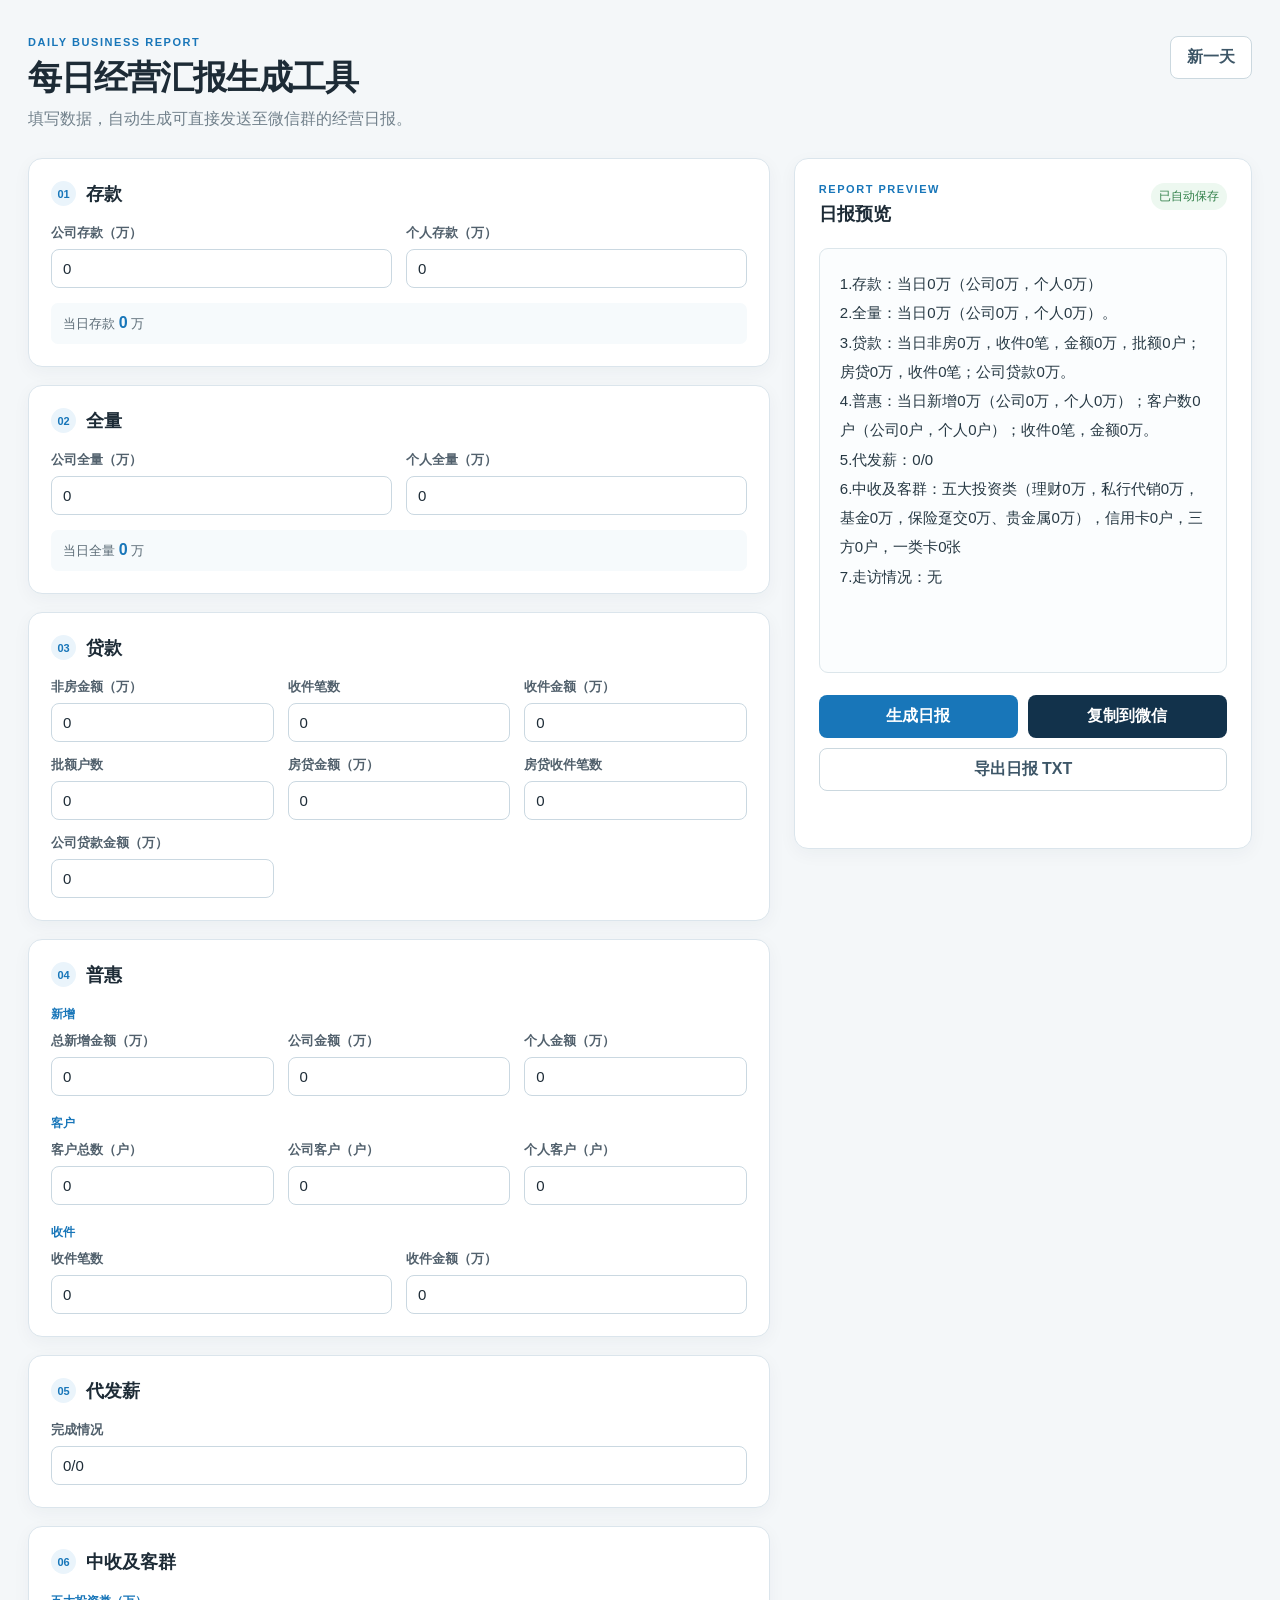
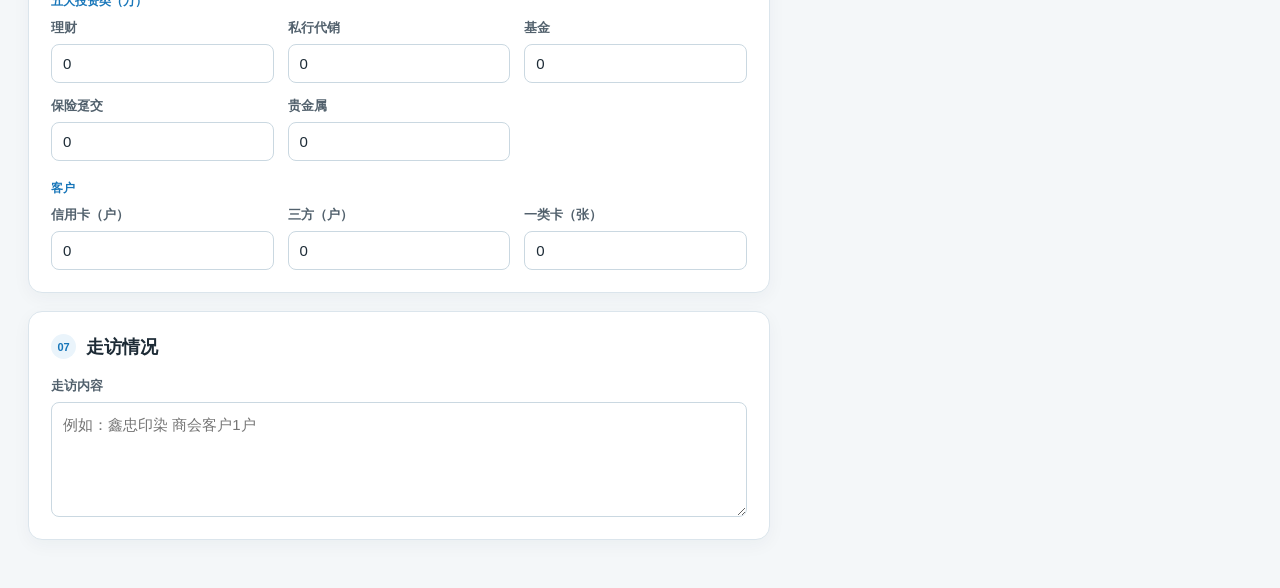
==== index.html @ 1c6a3eb4 "发布每日经营汇报工具" ====
<!doctype html>
<html lang="zh-CN">
  <head>
    <meta charset="UTF-8" />
    <meta name="viewport" content="width=device-width, initial-scale=1.0" />
    <meta name="description" content="每日经营汇报生成工具" />
    <title>每日经营汇报生成工具</title>
    <link rel="stylesheet" href="site.css" />
  </head>
  <body>
    <main class="app-shell">
      <header class="app-header">
        <div>
          <p class="eyebrow">DAILY BUSINESS REPORT</p>
          <h1>每日经营汇报生成工具</h1>
          <p class="subtitle">填写数据，自动生成可直接发送至微信群的经营日报。</p>
        </div>
        <button id="newDayButton" class="button button-secondary" type="button">新一天</button>
      </header>

      <div class="workspace">
        <section class="form-panel" aria-label="经营数据录入">
          <form id="reportForm">
            <section class="form-card">
              <div class="card-heading"><span>01</span><h2>存款</h2></div>
              <div class="input-grid two-columns">
                <label>公司存款（万）<input data-field="companyDeposit" type="number" inputmode="decimal" step="any" value="0" /></label>
                <label>个人存款（万）<input data-field="personalDeposit" type="number" inputmode="decimal" step="any" value="0" /></label>
              </div>
              <p class="calculation">当日存款 <strong id="depositTotal">0</strong> 万</p>
            </section>

            <section class="form-card">
              <div class="card-heading"><span>02</span><h2>全量</h2></div>
              <div class="input-grid two-columns">
                <label>公司全量（万）<input data-field="companyVolume" type="number" inputmode="decimal" step="any" value="0" /></label>
                <label>个人全量（万）<input data-field="personalVolume" type="number" inputmode="decimal" step="any" value="0" /></label>
              </div>
              <p class="calculation">当日全量 <strong id="volumeTotal">0</strong> 万</p>
            </section>

            <section class="form-card">
              <div class="card-heading"><span>03</span><h2>贷款</h2></div>
              <div class="input-grid three-columns">
                <label>非房金额（万）<input data-field="nonMortgageAmount" type="number" inputmode="decimal" step="any" value="0" /></label>
                <label>收件笔数<input data-field="nonMortgageCases" type="number" inputmode="numeric" step="1" value="0" /></label>
                <label>收件金额（万）<input data-field="nonMortgageCaseAmount" type="number" inputmode="decimal" step="any" value="0" /></label>
                <label>批额户数<input data-field="approvedHouseholds" type="number" inputmode="numeric" step="1" value="0" /></label>
                <label>房贷金额（万）<input data-field="mortgageAmount" type="number" inputmode="decimal" step="any" value="0" /></label>
                <label>房贷收件笔数<input data-field="mortgageCases" type="number" inputmode="numeric" step="1" value="0" /></label>
                <label>公司贷款金额（万）<input data-field="corporateLoanAmount" type="number" inputmode="decimal" step="any" value="0" /></label>
              </div>
            </section>

            <section class="form-card">
              <div class="card-heading"><span>04</span><h2>普惠</h2></div>
              <p class="group-label">新增</p>
              <div class="input-grid three-columns">
                <label>总新增金额（万）<input data-field="inclusiveNewTotal" type="number" inputmode="decimal" step="any" value="0" /></label>
                <label>公司金额（万）<input data-field="inclusiveNewCompany" type="number" inputmode="decimal" step="any" value="0" /></label>
                <label>个人金额（万）<input data-field="inclusiveNewPersonal" type="number" inputmode="decimal" step="any" value="0" /></label>
              </div>
              <p class="group-label">客户</p>
              <div class="input-grid three-columns">
                <label>客户总数（户）<input data-field="inclusiveCustomersTotal" type="number" inputmode="numeric" step="1" value="0" /></label>
                <label>公司客户（户）<input data-field="inclusiveCustomersCompany" type="number" inputmode="numeric" step="1" value="0" /></label>
                <label>个人客户（户）<input data-field="inclusiveCustomersPersonal" type="number" inputmode="numeric" step="1" value="0" /></label>
              </div>
              <p class="group-label">收件</p>
              <div class="input-grid two-columns">
                <label>收件笔数<input data-field="inclusiveCases" type="number" inputmode="numeric" step="1" value="0" /></label>
                <label>收件金额（万）<input data-field="inclusiveCaseAmount" type="number" inputmode="decimal" step="any" value="0" /></label>
              </div>
            </section>

            <section class="form-card">
              <div class="card-heading"><span>05</span><h2>代发薪</h2></div>
              <label>完成情况<input data-field="payroll" type="text" placeholder="例如：0/4" value="0/0" /></label>
            </section>

            <section class="form-card">
              <div class="card-heading"><span>06</span><h2>中收及客群</h2></div>
              <p class="group-label">五大投资类（万）</p>
              <div class="input-grid three-columns">
                <label>理财<input data-field="wealthManagement" type="number" inputmode="decimal" step="any" value="0" /></label>
                <label>私行代销<input data-field="privateBankSales" type="number" inputmode="decimal" step="any" value="0" /></label>
                <label>基金<input data-field="fund" type="number" inputmode="decimal" step="any" value="0" /></label>
                <label>保险趸交<input data-field="insurance" type="number" inputmode="decimal" step="any" value="0" /></label>
                <label>贵金属<input data-field="preciousMetals" type="number" inputmode="decimal" step="any" value="0" /></label>
              </div>
              <p class="group-label">客户</p>
              <div class="input-grid three-columns">
                <label>信用卡（户）<input data-field="creditCard" type="number" inputmode="numeric" step="1" value="0" /></label>
                <label>三方（户）<input data-field="thirdParty" type="number" inputmode="numeric" step="1" value="0" /></label>
                <label>一类卡（张）<input data-field="firstClassCard" type="number" inputmode="numeric" step="1" value="0" /></label>
              </div>
            </section>

            <section class="form-card">
              <div class="card-heading"><span>07</span><h2>走访情况</h2></div>
              <label>走访内容<textarea data-field="visits" rows="4" placeholder="例如：鑫忠印染 商会客户1户"></textarea></label>
            </section>
          </form>
        </section>

        <aside class="preview-panel" aria-label="日报预览">
          <div class="preview-head">
            <div><p class="eyebrow">REPORT PREVIEW</p><h2>日报预览</h2></div>
            <span id="saveStatus" class="save-status">已自动保存</span>
          </div>
          <pre id="reportPreview" class="report-preview" aria-live="polite"></pre>
          <div class="action-buttons">
            <button id="generateButton" class="button button-primary" type="button">生成日报</button>
            <button id="copyButton" class="button button-dark" type="button">复制到微信</button>
            <button id="exportButton" class="button button-outline" type="button">导出日报 TXT</button>
          </div>
          <p id="actionMessage" class="action-message" role="status"></p>
        </aside>
      </div>
    </main>
    <script src="site.js"></script>
  </body>
</html>
---- site.css ----
:root { --navy: #12324b; --blue: #1876b9; --light-blue: #eaf4fb; --line: #dbe5ec; --ink: #1d2b36; --muted: #71808b; --surface: #fff; --canvas: #f4f7f9; }
* { box-sizing: border-box; }
body { margin: 0; background: var(--canvas); color: var(--ink); font-family: -apple-system, BlinkMacSystemFont, "Segoe UI", "PingFang SC", "Microsoft YaHei", sans-serif; }
.app-shell { max-width: 1500px; margin: 0 auto; padding: 36px 28px 48px; }
.app-header, .preview-head { display: flex; justify-content: space-between; align-items: flex-start; gap: 20px; }.app-header { margin-bottom: 28px; }.eyebrow { margin: 0 0 7px; color: var(--blue); font-size: 11px; font-weight: 800; letter-spacing: .14em; }h1, h2, p { margin-top: 0; }h1 { margin-bottom: 8px; font-size: clamp(25px, 3vw, 34px); letter-spacing: -.03em; }h2 { margin-bottom: 0; font-size: 18px; }.subtitle { margin-bottom: 0; color: var(--muted); }
.workspace { display: grid; grid-template-columns: minmax(0, 1.36fr) minmax(340px, .84fr); gap: 24px; align-items: start; }.form-panel, #reportForm { display: grid; gap: 18px; }.form-card, .preview-panel { background: var(--surface); border: 1px solid var(--line); border-radius: 14px; box-shadow: 0 5px 18px rgba(28, 55, 74, .045); }.form-card { padding: 22px; }.card-heading { display: flex; align-items: center; gap: 10px; margin-bottom: 18px; }.card-heading span { display: inline-grid; place-items: center; width: 25px; height: 25px; border-radius: 50%; background: var(--light-blue); color: var(--blue); font-size: 11px; font-weight: 800; }.input-grid { display: grid; gap: 14px; }.two-columns { grid-template-columns: repeat(2, minmax(0, 1fr)); }.three-columns { grid-template-columns: repeat(3, minmax(0, 1fr)); }
label { display: grid; gap: 7px; color: #52616d; font-size: 13px; font-weight: 650; }input, textarea { width: 100%; border: 1px solid #cad8e1; border-radius: 8px; padding: 10px 11px; background: #fff; color: var(--ink); font: inherit; font-size: 15px; font-weight: 500; outline: none; transition: border-color .18s, box-shadow .18s; }textarea { resize: vertical; line-height: 1.55; }input:focus, textarea:focus { border-color: var(--blue); box-shadow: 0 0 0 3px rgba(24,118,185,.12); }.group-label { margin: 19px 0 9px; color: var(--blue); font-size: 12px; font-weight: 800; }.calculation { margin: 15px 0 0; padding: 11px 12px; border-radius: 7px; background: #f6fafc; color: #5b6b76; font-size: 13px; }.calculation strong { color: var(--blue); font-size: 16px; }
.preview-panel { position: sticky; top: 18px; padding: 24px; }.save-status { padding: 5px 8px; border-radius: 999px; background: #edf8f0; color: #33814b; font-size: 12px; white-space: nowrap; }.report-preview { min-height: 425px; margin: 22px 0; padding: 20px; overflow: auto; border: 1px solid #dce6eb; border-radius: 9px; background: #fbfdfe; color: #263843; font-family: "PingFang SC", "Microsoft YaHei", sans-serif; font-size: 15px; line-height: 1.95; white-space: pre-wrap; }.action-buttons { display: grid; grid-template-columns: 1fr 1fr; gap: 10px; }.button { min-height: 42px; border: 1px solid transparent; border-radius: 8px; padding: 10px 16px; cursor: pointer; font: inherit; font-weight: 750; transition: transform .16s, opacity .16s, background .16s; }.button:hover { transform: translateY(-1px); }.button-primary { background: var(--blue); color: #fff; }.button-dark { background: var(--navy); color: #fff; }.button-outline, .button-secondary { border-color: #cbd8df; background: #fff; color: #3d5667; }.button-outline { grid-column: 1 / -1; }.action-message { min-height: 20px; margin: 13px 0 0; color: #33814b; font-size: 13px; text-align: center; }
@media (max-width: 980px) { .workspace { grid-template-columns: 1fr; } .preview-panel { position: static; order: -1; } .report-preview { min-height: 300px; } }@media (max-width: 600px) { .app-shell { padding: 22px 15px 30px; } .app-header { align-items: stretch; flex-direction: column; } .two-columns, .three-columns { grid-template-columns: 1fr; } .form-card, .preview-panel { padding: 18px; } .action-buttons { grid-template-columns: 1fr; } .button-outline { grid-column: auto; } }
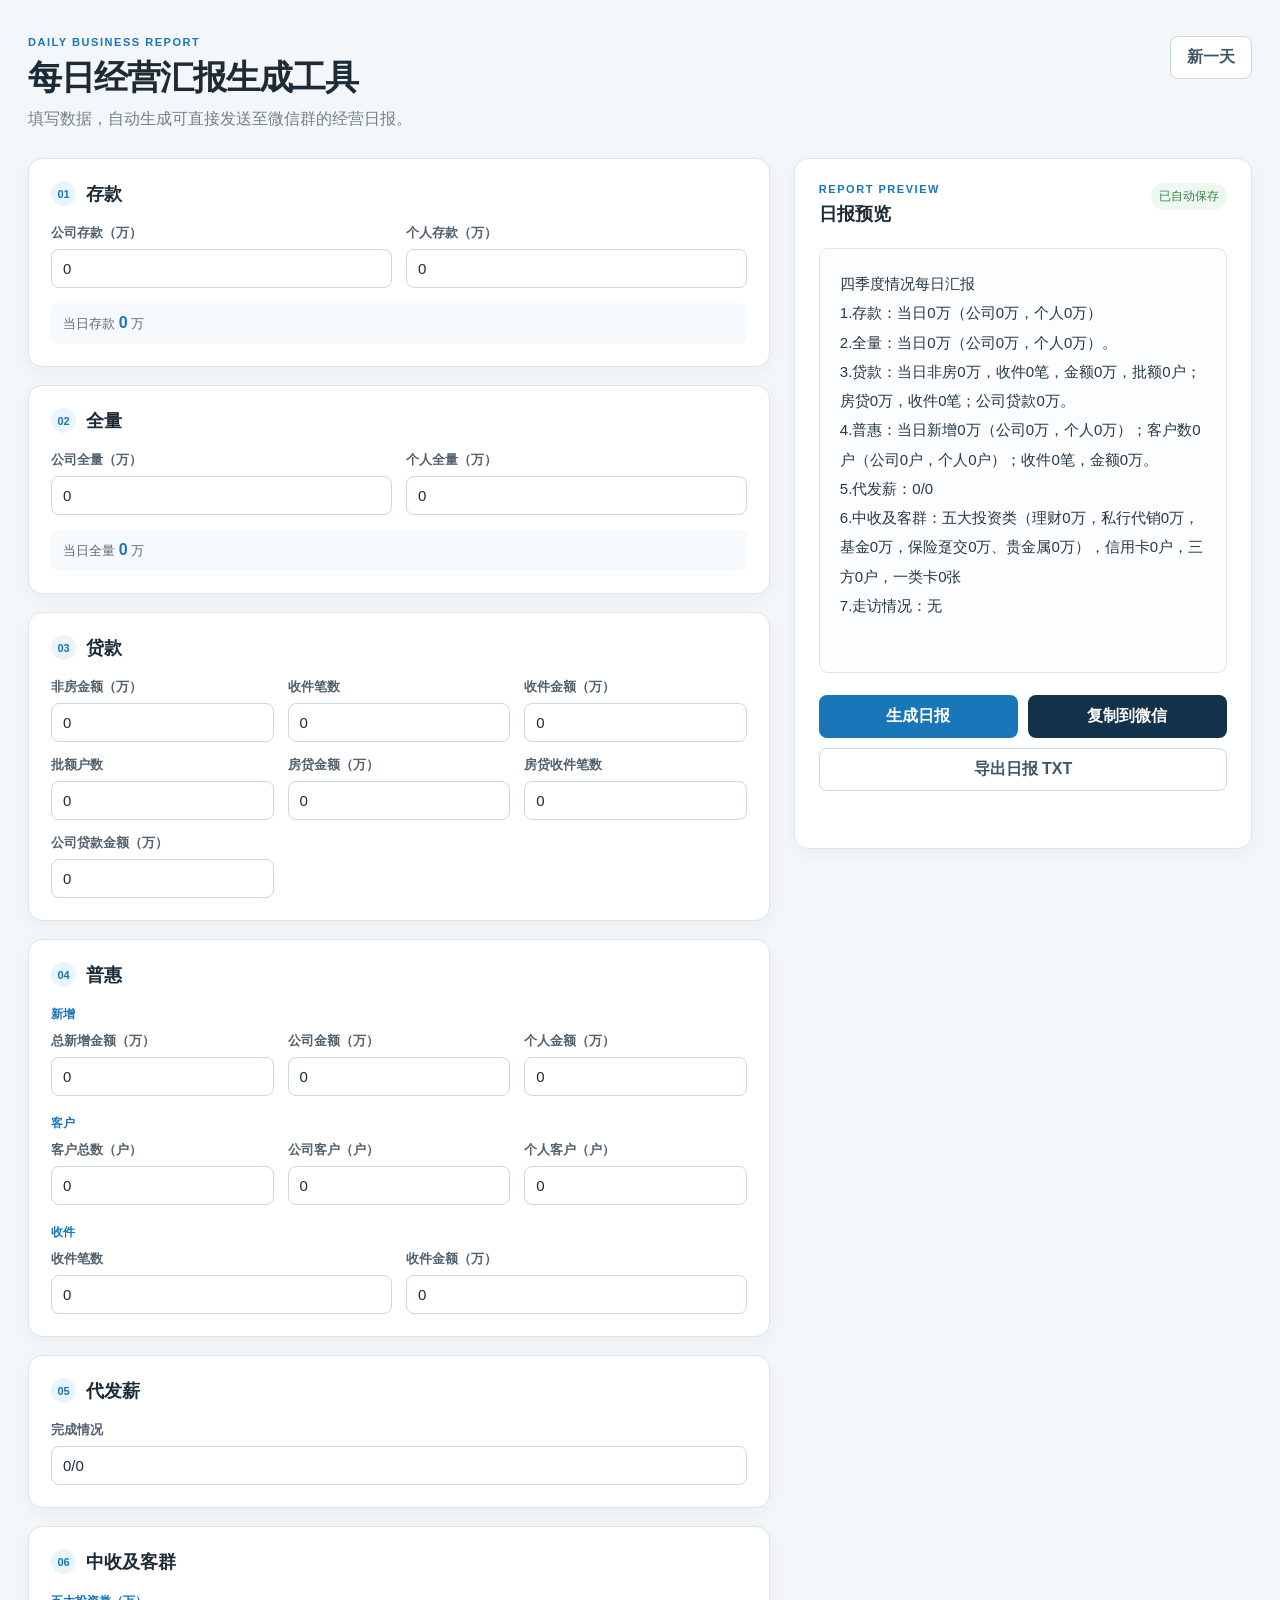
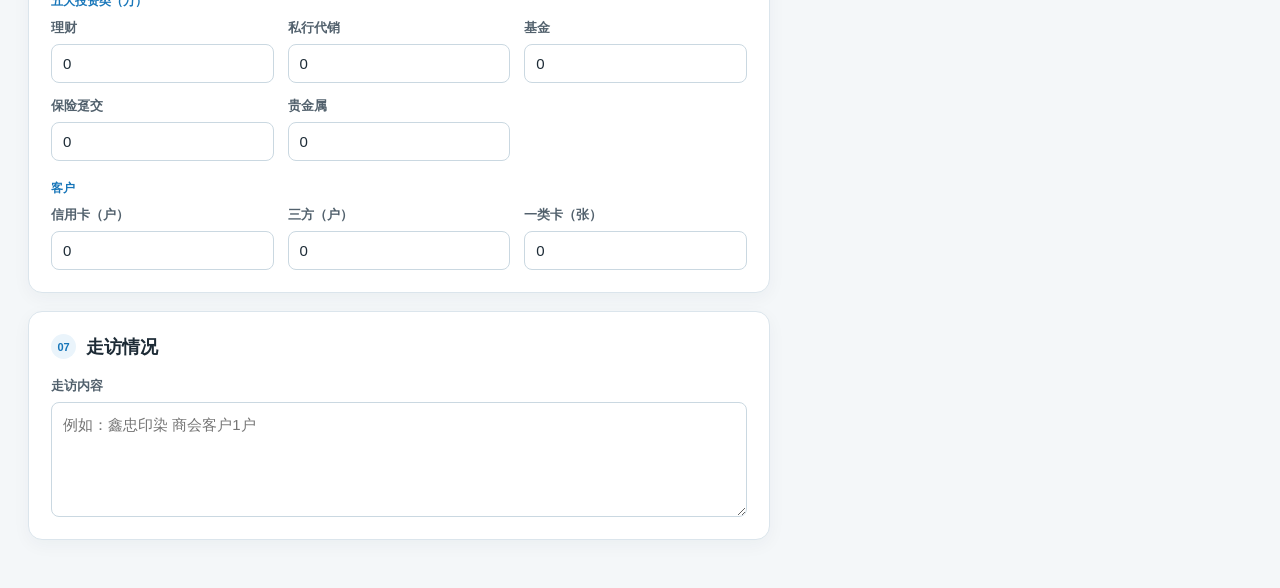
==== commit 64fcd153: "取消手机端折叠表单" ====
--- a/site.css
+++ b/site.css
@@ -6,4 +6,5 @@
 .workspace { display: grid; grid-template-columns: minmax(0, 1.36fr) minmax(340px, .84fr); gap: 24px; align-items: start; }.form-panel, #reportForm { display: grid; gap: 18px; }.form-card, .preview-panel { background: var(--surface); border: 1px solid var(--line); border-radius: 14px; box-shadow: 0 5px 18px rgba(28, 55, 74, .045); }.form-card { padding: 22px; }.card-heading { display: flex; align-items: center; gap: 10px; margin-bottom: 18px; }.card-heading span { display: inline-grid; place-items: center; width: 25px; height: 25px; border-radius: 50%; background: var(--light-blue); color: var(--blue); font-size: 11px; font-weight: 800; }.input-grid { display: grid; gap: 14px; }.two-columns { grid-template-columns: repeat(2, minmax(0, 1fr)); }.three-columns { grid-template-columns: repeat(3, minmax(0, 1fr)); }
 label { display: grid; gap: 7px; color: #52616d; font-size: 13px; font-weight: 650; }input, textarea { width: 100%; border: 1px solid #cad8e1; border-radius: 8px; padding: 10px 11px; background: #fff; color: var(--ink); font: inherit; font-size: 15px; font-weight: 500; outline: none; transition: border-color .18s, box-shadow .18s; }textarea { resize: vertical; line-height: 1.55; }input:focus, textarea:focus { border-color: var(--blue); box-shadow: 0 0 0 3px rgba(24,118,185,.12); }.group-label { margin: 19px 0 9px; color: var(--blue); font-size: 12px; font-weight: 800; }.calculation { margin: 15px 0 0; padding: 11px 12px; border-radius: 7px; background: #f6fafc; color: #5b6b76; font-size: 13px; }.calculation strong { color: var(--blue); font-size: 16px; }
 .preview-panel { position: sticky; top: 18px; padding: 24px; }.save-status { padding: 5px 8px; border-radius: 999px; background: #edf8f0; color: #33814b; font-size: 12px; white-space: nowrap; }.report-preview { min-height: 425px; margin: 22px 0; padding: 20px; overflow: auto; border: 1px solid #dce6eb; border-radius: 9px; background: #fbfdfe; color: #263843; font-family: "PingFang SC", "Microsoft YaHei", sans-serif; font-size: 15px; line-height: 1.95; white-space: pre-wrap; }.action-buttons { display: grid; grid-template-columns: 1fr 1fr; gap: 10px; }.button { min-height: 42px; border: 1px solid transparent; border-radius: 8px; padding: 10px 16px; cursor: pointer; font: inherit; font-weight: 750; transition: transform .16s, opacity .16s, background .16s; }.button:hover { transform: translateY(-1px); }.button-primary { background: var(--blue); color: #fff; }.button-dark { background: var(--navy); color: #fff; }.button-outline, .button-secondary { border-color: #cbd8df; background: #fff; color: #3d5667; }.button-outline { grid-column: 1 / -1; }.action-message { min-height: 20px; margin: 13px 0 0; color: #33814b; font-size: 13px; text-align: center; }
-@media (max-width: 980px) { .workspace { grid-template-columns: 1fr; } .preview-panel { position: static; order: -1; } .report-preview { min-height: 300px; } }@media (max-width: 600px) { .app-shell { padding: 22px 15px 30px; } .app-header { align-items: stretch; flex-direction: column; } .two-columns, .three-columns { grid-template-columns: 1fr; } .form-card, .preview-panel { padding: 18px; } .action-buttons { grid-template-columns: 1fr; } .button-outline { grid-column: auto; } }
+@media (max-width: 980px) { .workspace { grid-template-columns: 1fr; gap: 18px; } .preview-panel { position: static; } .report-preview { min-height: 260px; } }
+@media (max-width: 600px) { .app-shell { padding: 20px 14px 32px; }.app-header { align-items: stretch; flex-direction: column; margin-bottom: 20px; }.app-header h1 { font-size: 26px; }.app-header .button { width: 100%; }.workspace, #reportForm { gap: 10px; }.two-columns { grid-template-columns: repeat(2, minmax(0, 1fr)); }.three-columns { grid-template-columns: repeat(2, minmax(0, 1fr)); }.form-card, .preview-panel { padding: 15px 14px; border-radius: 12px; }.form-card.is-collapsible { padding-top: 13px; padding-bottom: 13px; }.form-card.is-collapsible:not(.is-open) > :not(.card-heading) { display: none; }.card-heading { margin-bottom: 14px; }.form-card.is-collapsible:not(.is-open) .card-heading { margin-bottom: 0; }.form-card.is-collapsible .card-heading { cursor: pointer; user-select: none; }.form-card.is-collapsible .card-heading::after { content: '收起'; margin-left: auto; color: var(--blue); font-size: 12px; font-weight: 800; }.form-card.is-collapsible:not(.is-open) .card-heading::after { content: '填写'; color: #71808b; }.input-grid { gap: 10px; }label { gap: 5px; font-size: 12px; }input, textarea { min-height: 46px; padding: 10px; font-size: 16px; }textarea { min-height: 96px; }.group-label { margin: 14px 0 7px; }.calculation { margin-top: 11px; }.preview-head { align-items: center; }.preview-head h2 { font-size: 20px; }.report-preview { min-height: 215px; margin: 16px 0; padding: 15px; font-size: 14px; line-height: 1.8; }.action-buttons { grid-template-columns: 1fr; gap: 9px; }.button { min-height: 50px; font-size: 16px; }.button-outline { grid-column: auto; }.action-message { margin-top: 11px; } }
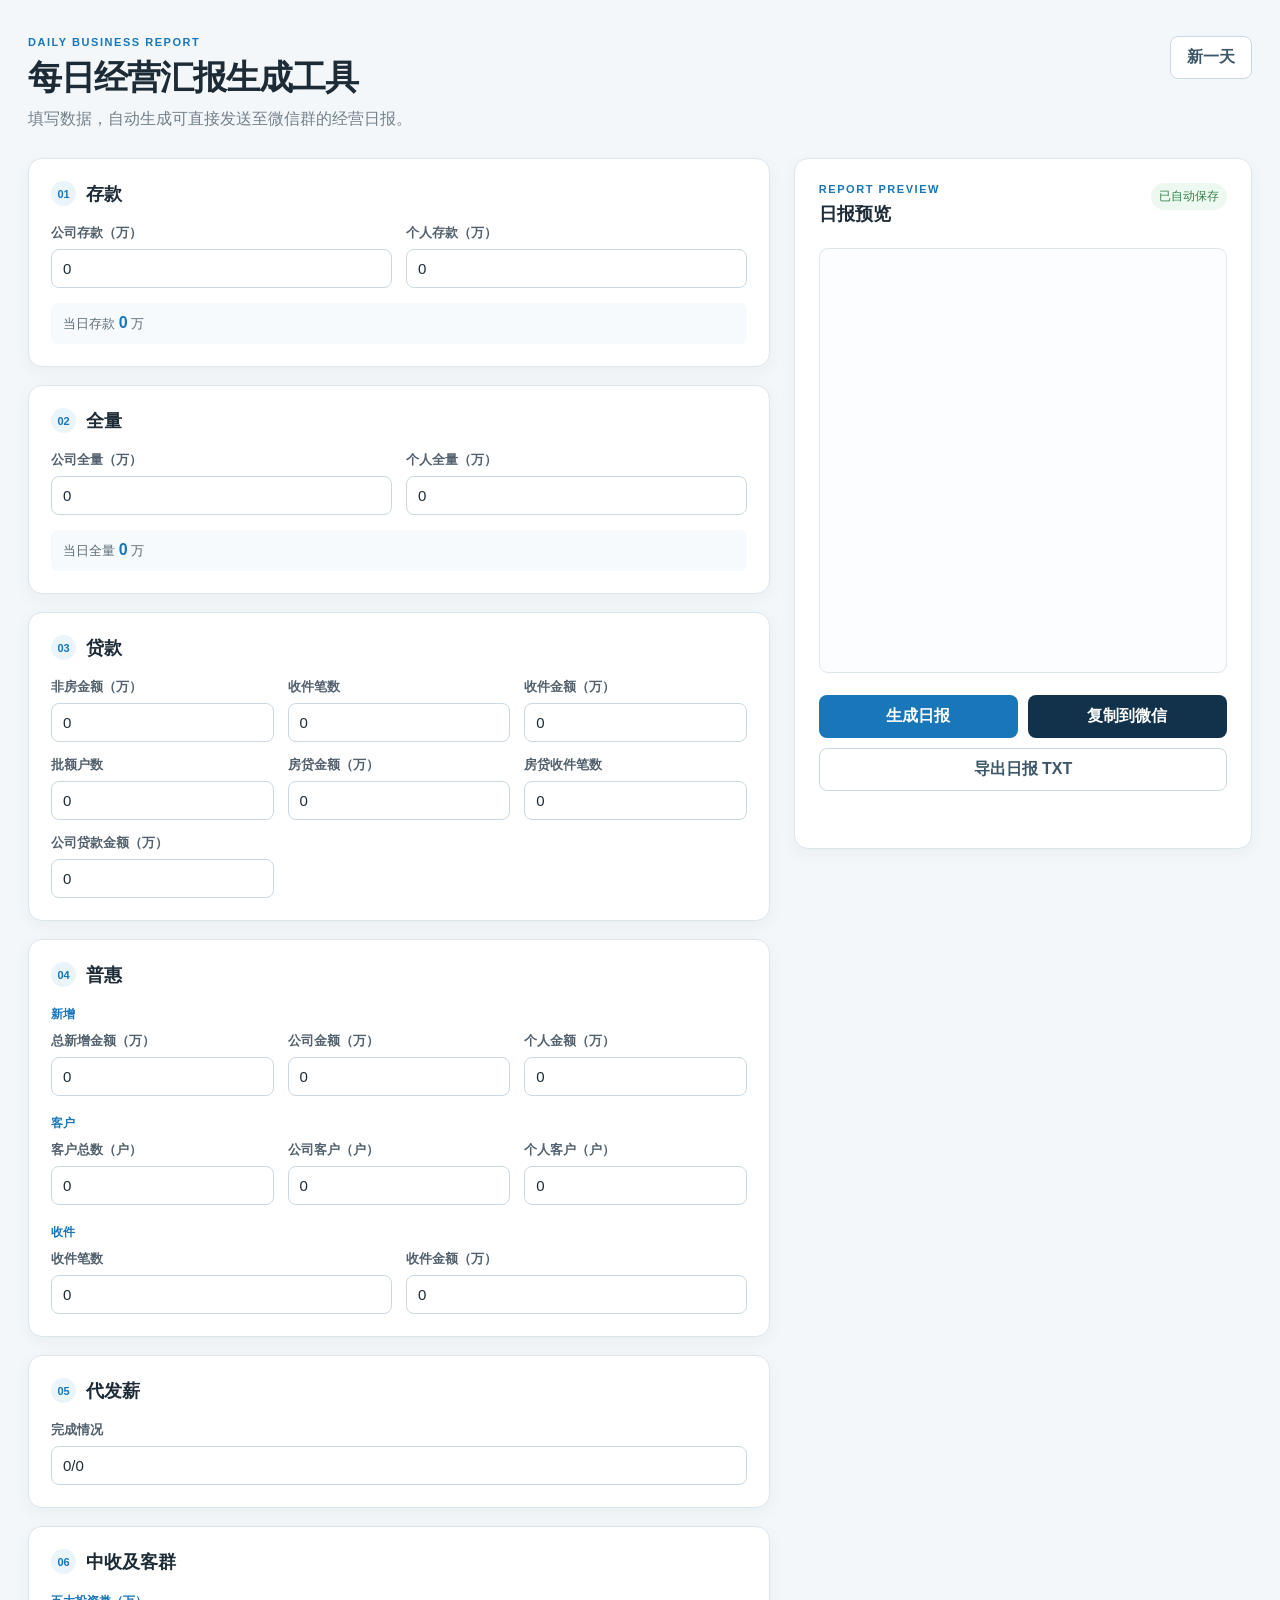
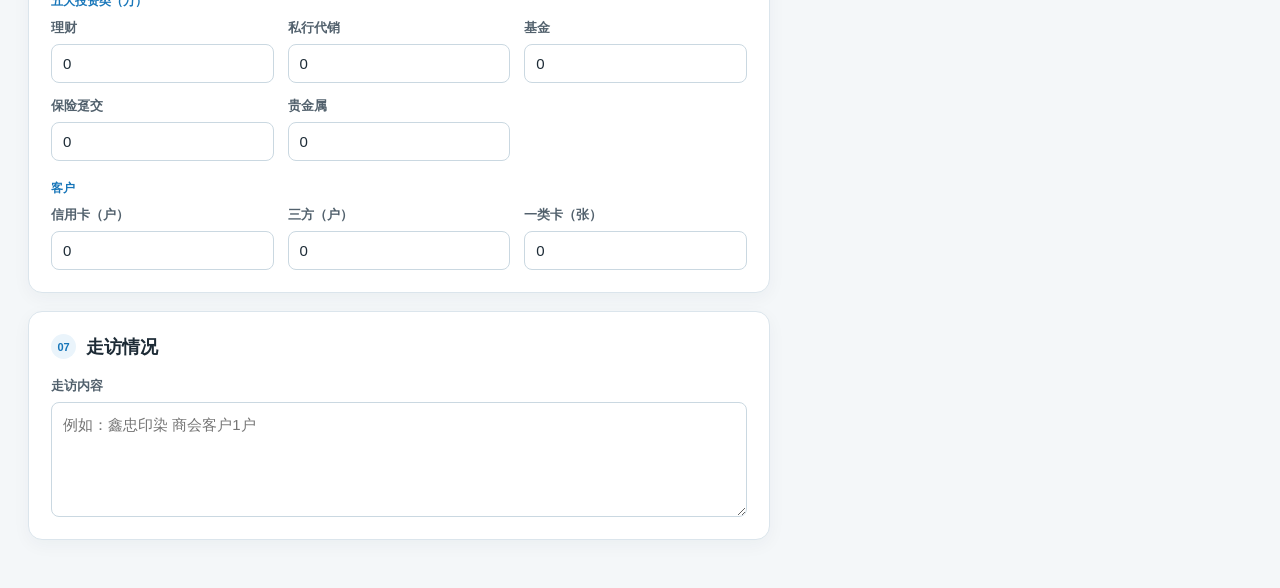
==== commit 89118f58: "普惠总数改为自动合计" ====
--- a/index.html
+++ b/index.html
@@ -4,7 +4,13 @@
     <meta charset="UTF-8" />
     <meta name="viewport" content="width=device-width, initial-scale=1.0" />
     <meta name="description" content="每日经营汇报生成工具" />
+    <meta name="theme-color" content="#12324b" />
     <title>每日经营汇报生成工具</title>
+    <meta name="apple-mobile-web-app-capable" content="yes" />
+    <meta name="apple-mobile-web-app-status-bar-style" content="default" />
+    <link rel="apple-touch-icon" sizes="180x180" href="assets/apple-touch-icon-v2.png" />
+    <link rel="icon" type="image/png" sizes="180x180" href="assets/apple-touch-icon-v2.png" />
+    <link rel="manifest" href="manifest.webmanifest" />
     <link rel="stylesheet" href="site.css" />
   </head>
   <body>
@@ -56,13 +62,13 @@
               <div class="card-heading"><span>04</span><h2>普惠</h2></div>
               <p class="group-label">新增</p>
               <div class="input-grid three-columns">
-                <label>总新增金额（万）<input data-field="inclusiveNewTotal" type="number" inputmode="decimal" step="any" value="0" /></label>
+                <label>总新增金额（万）<input id="inclusiveNewTotal" type="text" value="0" readonly aria-label="总新增金额，自动合计" /></label>
                 <label>公司金额（万）<input data-field="inclusiveNewCompany" type="number" inputmode="decimal" step="any" value="0" /></label>
                 <label>个人金额（万）<input data-field="inclusiveNewPersonal" type="number" inputmode="decimal" step="any" value="0" /></label>
               </div>
               <p class="group-label">客户</p>
               <div class="input-grid three-columns">
-                <label>客户总数（户）<input data-field="inclusiveCustomersTotal" type="number" inputmode="numeric" step="1" value="0" /></label>
+                <label>客户总数（户）<input id="inclusiveCustomersTotal" type="text" value="0" readonly aria-label="客户总数，自动合计" /></label>
                 <label>公司客户（户）<input data-field="inclusiveCustomersCompany" type="number" inputmode="numeric" step="1" value="0" /></label>
                 <label>个人客户（户）<input data-field="inclusiveCustomersPersonal" type="number" inputmode="numeric" step="1" value="0" /></label>
               </div>
